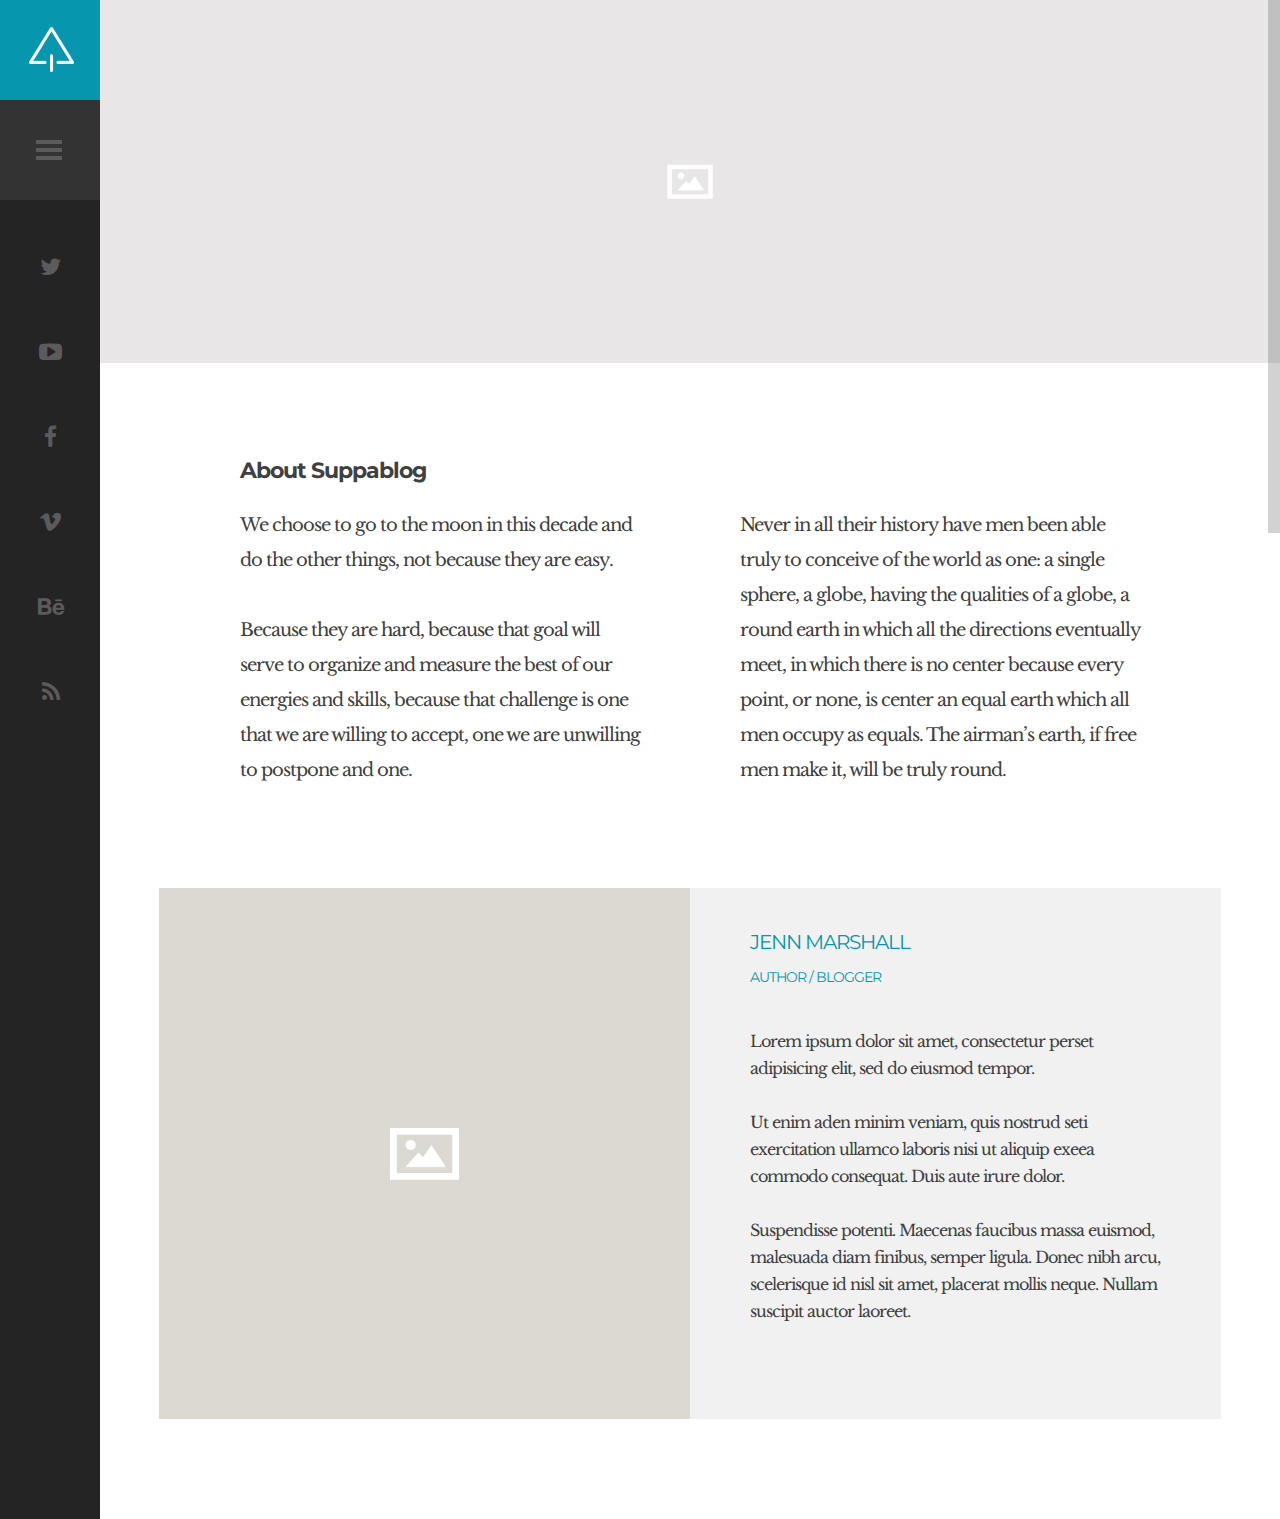
==== src/main/resources/static/about.html @ 839f6d04 "commit" ====
<!DOCTYPE HTML>
<html lang="en-US">
    <head>
        <title>Suppablog - Minimal Blog Html Template</title>
        <meta http-equiv="Content-Type" content="text/html; charset=UTF-8">
        <meta name="description" content="Template by Colorlib" />
        <meta name="keywords" content="HTML, CSS, JavaScript, PHP" />
        <meta name="author" content="Colorlib" />
        <meta name="viewport" content="width=device-width, initial-scale=1, maximum-scale=1">

        <link rel="shortcut icon" href="images/favicon.png" />
        <link href='http://fonts.googleapis.com/css?family=Montserrat:400,700%7CLibre+Baskerville:400,400italic,700' rel='stylesheet' type='text/css'>
        <link rel="stylesheet" type="text/css"  href='css/clear.css' />
        <link rel="stylesheet" type="text/css"  href='css/common.css' />
        <link rel="stylesheet" type="text/css"  href='css/font-awesome.min.css' />
        <link rel="stylesheet" type="text/css"  href='css/carouFredSel.css' />
        <link rel="stylesheet" type="text/css"  href='css/sm-clean.css' />
        <link rel="stylesheet" type="text/css"  href='style.css' />

        <!--[if lt IE 9]>
                <script src="js/html5.js"></script>
        <![endif]-->

    </head>

    <body class="about page page-template-default">

        <!-- Preloader Gif -->
        <table class="doc-loader">
            <tbody>
                <tr>
                    <td>
                        <img src="images/ajax-document-loader.gif" alt="Loading...">
                    </td>
                </tr>
            </tbody>
        </table>

        <!-- Left Sidebar -->
        <div id="sidebar" class="sidebar">
            <div class="menu-left-part">
                <div class="search-holder">
                    <label>
                        <input type="search" class="search-field" placeholder="Type here to search..." value="" name="s" title="Search for:">
                    </label>
                </div>
                <div class="site-info-holder">
                    <div class="site-title">Suppablog</div>
                    <p class="site-description">
                        Suppablog is simple and yet cool wordpress theme to lorem ipsum dolor sit.
                    </p>
                </div>
                <nav id="header-main-menu">
                    <ul class="main-menu sm sm-clean">
                        <li><a href="index.html">Home</a></li>
                        <li><a href="about.html" class="current">About</a></li>
                        <li><a href="scroll.html">Scroll</a></li>
                        <li><a href="contact.html">Contact</a></li>
                    </ul>
                </nav>
                <footer>
                    <div class="footer-info">
                        © 2018 SUPPABLOG HTML TEMPLATE. <br> CRAFTED WITH <i class="fa fa-heart"></i> BY <a href="https://colorlib.com">COLORLIB</a>. 
                    </div>
                </footer>
            </div>
            <div class="menu-right-part">
                <div class="logo-holder">
                    <a href="index.html">
                        <img src="images/logo.png" alt="Suppablog WP">
                    </a>
                </div>
                <div class="toggle-holder">
                    <div id="toggle">
                        <div class="menu-line"></div>
                    </div>
                </div>
                <div class="social-holder">
                    <div class="social-list">
                        <a href="#"><i class="fa fa-twitter"></i></a>
                        <a href="#"><i class="fa fa-youtube-play"></i></a>
                        <a href="#"><i class="fa fa-facebook"></i></a>
                        <a href="#"><i class="fa fa-vimeo"></i></a>
                        <a href="#"><i class="fa fa-behance"></i></a>
                        <a href="#"><i class="fa fa-rss"></i></a>
                    </div>
                </div>
                <div class="fixed scroll-top"><i class="fa fa-caret-square-o-up" aria-hidden="true"></i></div>
            </div>
            <div class="clear"></div>
        </div>

        <!-- About Content -->
        <div id="content" class="site-content">

            <div class="page-header-image relative">
                <img src="demo-images/01.jpg" alt="About">
            </div>


            <article>
                <div class="content-1070 center-relative entry-content">
                    <div class="content-900 center-relative">
                        <h1 class="entry-title">About Suppablog</h1>
                        <div class="one_half ">
                            <p>We choose to go to the moon in this decade and do the other things, not because they are easy.</p>
                            <br>
                            <p>Because they are hard, because that goal will serve to organize and measure the best of our energies and skills, because that challenge is one that we are willing to accept, one we are unwilling to postpone and one.</p>
                        </div>
                        <div class="one_half last">
                            Never in all their history have men been able truly to conceive of the world as one: a single sphere, a globe, having the qualities of a globe, a round earth in which all the directions eventually meet, in which there is no center because every point, or none, is center an equal earth which all men occupy as equals. The airman’s earth, if free men make it, will be truly round.<br>
                        </div>
                        <div class="clear"></div>
                        <br>
                        <br>
                        <div class="clear"></div>
                    </div>
                    <div class="page-full-width ">
                        <div class="team-holder ">
                            <div class="member relative one ">
                                <img src="demo-images/profile_01.jpg" alt="">
                                <div class="member-info">
                                    <div class="member-name">JENN MARSHALL</div>
                                    <div class="member-position">AUTHOR / BLOGGER</div>
                                    <div class="member-content">
                                        <p>Lorem ipsum dolor sit amet, consectetur perset adipisicing elit, sed do eiusmod tempor.</p>
                                        <br>
                                        <p>Ut enim aden minim veniam, quis nostrud seti exercitation ullamco laboris nisi ut aliquip exeea commodo consequat. Duis aute irure dolor.</p>
                                        <br>
                                        <p>Suspendisse potenti. Maecenas faucibus massa euismod, malesuada diam finibus, semper ligula. Donec nibh arcu, scelerisque id nisl sit amet, placerat mollis neque. Nullam suscipit auctor laoreet.</p>
                                    </div>
                                </div>
                            </div>
                        </div>
                        <div class="clear"></div>
                    </div>
                </div>
            </article>
        </div>



        <!--Load JavaScript-->
        <script type="text/javascript" src="js/jquery.js"></script>
        <script type='text/javascript' src='js/imagesloaded.pkgd.js'></script>
        <script type='text/javascript' src='js/jquery.nicescroll.min.js'></script>
        <script type='text/javascript' src='js/jquery.smartmenus.min.js'></script>
        <script type='text/javascript' src='js/jquery.carouFredSel-6.0.0-packed.js'></script>
        <script type='text/javascript' src='js/jquery.mousewheel.min.js'></script>
        <script type='text/javascript' src='js/jquery.touchSwipe.min.js'></script>
        <script type='text/javascript' src='js/jquery.easing.1.3.js'></script>
        <script type='text/javascript' src='js/main.js'></script>
    </body>
</html>
---- src/main/resources/static/css/clear.css ----
html, body, div, span, object, iframe,
h1, h2, h3, h4, h5, h6, p, blockquote, pre,
abbr, address, cite, code,
del, dfn, em, img, ins, kbd, q, samp,
small, strong, sub, sup, var,
b, i, ol, ul, li,
fieldset, form, label, legend,
table, caption, tbody, tfoot, thead, tr, th, td,
article, aside, canvas, details, figcaption, figure, 
footer, header, hgroup, menu, nav, section, summary,
time, mark, audio, video {
    margin:0;
    padding:0;
    border:0;
    outline: none;
    font-size:100%;
    vertical-align:baseline;
    background:transparent;
}

body {
    line-height:1;
}

article,aside,details,figcaption,figure,
footer,header,hgroup,menu,nav,section { 
    display:block;
}

nav ul,ul,ol {
    list-style:none;
}

blockquote, q {
    quotes:none;
}

blockquote:before, blockquote:after,
q:before, q:after {
    content:'';
    content:none;
}

a {
    margin:0;
    padding:0;
    font-size:100%;
	outline: none;
    vertical-align:baseline;
    background:transparent;
}

ins {
    background-color:#ff9;
    color:#000;
    text-decoration:none;
}

mark {
    background-color:#ff9;
    color:#000; 
    font-style:italic;
    font-weight:bold;
}

del {
    text-decoration: line-through;
}

abbr[title], dfn[title] {
    border-bottom:1px dotted;
    cursor:help;
}

table {
    border-collapse:collapse;
    border-spacing:0;
}

hr {
    display:block;
    height:1px;
    border:0;   
    border-top:1px solid #cccccc;
    margin:1em 0;
    padding:0;
}

input, select {
    vertical-align:middle;
}

input:focus, textarea:focus
{
    outline: none;
}
---- src/main/resources/static/css/common.css ----
.block
{
    display: block;
}
.hidden
{
    display: none;
}
.clear
{
    clear: both;
}
.left
{
    float: left;
}
.right
{
    float: right;
}
.line-height
{
    line-height: 0;
}
.clear-right
{
    clear: right;
}
.clear-left
{
    clear: left;
}
.center-relative
{
    margin-left: auto;
    margin-right: auto;
}
.center-absolute
{
    left: 50%;
}
.center-text
{
    text-align: center !important;
}
.text-left
{
    text-align: left;
}
.text-right
{
    text-align: right;
}
.absolute
{
    position: absolute;
}
.fixed
{
    position: fixed;
}
.relative
{
    position: relative;
}
.sticky
{
    height: auto;
}
.margin-0, .margin-0 img
{
    margin: 0 !important;
    line-height: 0;
}
.top-0
{
    margin-top: 0 !important;
}
.top-5
{
    margin-top: 5px !important;	
}
.top-10
{
    margin-top: 10px;	
}
.top-15
{
    margin-top: 15px;	
}
.top-20
{
    margin-top: 20px;
}
.top-25
{
    margin-top: 25px;	
}
.top-30
{
    margin-top: 30px;	
}
.top-50
{
    margin-top: 50px;	
}
.top-60
{
    margin-top: 60px;	
}
.top-70
{
    margin-top: 70px;	
}
.top-75
{
    margin-top: 75px;	
}
.top-80
{
    margin-top: 80px;
}
.top-100
{
    margin-top: 100px;	
}
.top-105
{
    margin-top: 105px;	
}
.top-120
{
    margin-top: 120px;
}
.top-150
{
    margin-top: 150px;	
}
.top-200
{
    margin-top: 200px;	
}
.top-negative-30
{
    margin-top: -30px;
}
.left-35
{
    margin-left:35px;
}
.right-35
{
    margin-right:35px;
}
.bottom-0
{
    margin-bottom: 0 !important;
}
.bottom-10
{
    margin-bottom: 10px !important;
}
.bottom-20
{
    margin-bottom: 20px !important;
}
.bottom-25
{
    margin-bottom: 25px !important;
}
.bottom-30
{
    margin-bottom: 30px !important;
}
.bottom-50
{
    margin-bottom: 50px !important;
}
.bottom-100
{
    margin-bottom: 100px !important;
}
.bottom-150
{
    margin-bottom: 150px !important;
}
.bottom-200
{
    margin-bottom: 200px !important;
}
.width-25
{
    width: 25%;
}
.width-50
{
    width: 50%;
}
.width-75
{
    width: 75%;
}
.width-85
{
    width: 85%;
}
.width-100
{
    width: 100%;
}
blockquote:before 
{
    content: '\201C';
    font-size: 180px;
    line-height: 0;
    font-family: 'Montserrat', sans-serif, Arial;
    vertical-align: -65px;
    color: #0697ae;
    text-align: center;
    display: block;
}
blockquote
{
    margin-top: 110px;
    margin-bottom: 60px;
    font-family: 'Montserrat', sans-serif, Arial;
    font-size: 22px;
    line-height: 35px;
    color: #b0c2c2;
}
blockquote.inline-blockquote
{
    width: 395px;
    float: left;
    margin-left: -170px;
    margin-right: 70px;
}
.wrap-blockquote
{
    display: inline;
}
address
{
    font-size: 32px;
    line-height: 50px;
    font-style: normal;
}
iframe
{
    width: 100%;
}
a.button
{
    display: inline-block;
    border: 3px solid;
    text-align: center;
    padding: 15px 40px;
    cursor: pointer;
    margin-bottom: 25px;
    vertical-align: middle;
    text-decoration: none;
}
a.button:active
{
    position: relative;
    top: 1px;	
}
h1,h2,h3,h4,h5,h6
{
    padding: 20px 0;
}
h1
{
    font-size: 38px;
    line-height: 38px;    
}
h2
{
    font-size: 34px;    
    line-height: 34px;    
}
h3
{
    font-size: 32px;  
    line-height: 32px;    
}
h4
{
    font-size: 30px;    
}
h5
{
    font-size: 28px;   
}
h6
{
    font-size: 26px;    
}
em
{
    font-style: italic;
}
ol
{
    list-style-type: decimal;
}
pre
{
    word-wrap: break-word;
}
.single-content table, .single-content th, .single-content td, .page-content table, .page-content th, .page-content td
{
    border:1px solid black;
    padding: 10px;
    vertical-align: middle;
}
sup
{
    vertical-align: super;
    font-size: smaller;
}
sub
{
    vertical-align: sub;
    font-size: smaller;
}
.single-content ol
{
    display: block;
    list-style-type: decimal;
    margin: 0 0 14px 17px;
}
.single-content ul
{
    display: block;
    list-style-type: disc;
    margin: 0 0 14px 17px;
}

/* COLUMNS */

.one,  .one_half,  .one_third,  .two_third,  .three_fourth, 
.one_fourth{
    margin-right: 100px;
    float: left;
    position: relative;
    margin-bottom: 30px;
}

.last{
    margin-right: 0 !important;
    clear: right;
}

.one{
    float: none;
    display: block;
    clear: both;
    margin-right: 0;
}

.one_half{
    width: 400px;    
}

.one_third{
    width: 233px;
}

.two_third{
    width: 566px;
}

.one_fourth{
    width: 150px;
}

.three_fourth{
    width: 650px;
}

.one img,  .one_half img,  .one_third img,  .two_third img, 
.three_fourth img,  .one_fourth img{
    max-width: 100%;
    height: auto;
    max-height: 100%;
    width: auto;	
}

.team-holder .one
{
    margin: 0;
}

.team-holder .one_half
{
    width: 50%;
    width: calc(100% / 2);   
    margin: 0;
}

.team-holder .one_third
{
    width: 33%;
    width: calc(100% / 3);
    margin: 0;
}

.team-holder .one_fourth
{
    width: 25%;
    width: calc(100% / 4);   
    margin: 0;    
}

/* MENU */

/* Mobile first layout SmartMenus Core CSS (it's not recommended editing these rules)
   You need this once per page no matter how many menu trees or different themes you use.
-------------------------------------------------------------------------------------------*/

.sm,.sm ul,.sm li{display:block;list-style:none;margin:0;padding:0;line-height:normal;direction:ltr;-webkit-tap-highlight-color:rgba(0,0,0,0);}
.sm-rtl,.sm-rtl ul,.sm-rtl li{direction:rtl;text-align:right;}
.sm>li>h1,.sm>li>h2,.sm>li>h3,.sm>li>h4,.sm>li>h5,.sm>li>h6{margin:0;padding:0;}
.sm ul{display:none;}
.sm li,.sm a{position:relative;}
.sm a{display:block;}
.sm a.disabled{cursor:not-allowed;}
.sm:after{content:"\00a0";display:block;height:0;font:0px/0 serif;clear:both;visibility:hidden;overflow:hidden;}
.sm,.sm *,.sm *:before,.sm *:after{-moz-box-sizing:border-box;-webkit-box-sizing:border-box;box-sizing:border-box;}




/* WP DEFAULT CLASSES */

.alignnone {
    margin: 5px 20px 20px 0;
}

.aligncenter,
div.aligncenter {
    display: block;
    margin: 5px auto 5px auto;
}

.alignright {
    float:right;
    margin: 5px 0 20px 20px;
}

.alignleft {
    float: left;
    margin: 5px 20px 20px 0;
}

.aligncenter {
    display: block;
    margin: 5px auto 5px auto;
}

a img.alignright {
    float: right;
    margin: 5px 0 20px 20px;
}

a img.alignnone {
    margin: 20px 0px;
}

a img.alignleft {
    float: left;
    margin: 5px 20px 20px 0;
}

a img.aligncenter {
    display: block;
    margin-left: auto;
    margin-right: auto
}

.wp-caption {
    max-width: 100%;
    text-align: center;
    font-family: 'Montserrat', sans-serif, Arial;
}

.wp-caption.alignnone {
    margin: 20px 0px;
}

.wp-caption.alignleft {
    margin: 5px 20px 20px 0;
    text-align: left;
}

.wp-caption.alignright {
    margin: 5px 0 20px 20px;
    text-align: right;
}

.wp-caption img {
    width: auto;
    height: auto;
    max-width: 100%;
    max-height: 100%;
}

.wp-caption p.wp-caption-text {
    font-size: 18px;
    margin-bottom: 50px;
    padding: 5px 50px;
    background-color: #8f939e;
    display: inline-block;
    color: #fff;
}
.gallery-caption
{
    font-size: 100%;
}
.bypostauthor
{
    font-size: 100%;
}
/* Text meant only for screen readers. */
.screen-reader-text {
    clip: rect(1px, 1px, 1px, 1px);
    position: absolute !important;
    height: 1px;
    width: 1px;
    overflow: hidden;
}

.screen-reader-text:focus {
    background-color: #f1f1f1;
    border-radius: 3px;
    box-shadow: 0 0 2px 2px rgba(0, 0, 0, 0.6);
    clip: auto !important;
    color: #21759b;
    display: block;
    font-size: 14px;
    font-size: 0.875rem;
    font-weight: bold;
    height: auto;
    left: 5px;
    line-height: normal;
    padding: 15px 23px 14px;
    text-decoration: none;
    top: 5px;
    width: auto;
    z-index: 100000; /* Above WP toolbar. */
}



.cbp-bislideshow {
    list-style: none;
    width: 100%;
    height: 100%;
    position: fixed;
    top: 0;
    left: 0;
    z-index: -1;
    padding: 0;
    margin: 0;
}

.cbp-bislideshow li {
    position: absolute;
    width: 100%;
    height: 100%;
    top: 0;
    left: 0;
    opacity: 0;
    -webkit-transition: opacity 1s;
    -moz-transition: opacity 1s;
    -ms-transition: opacity 1s;
    -o-transition: opacity 1s;
    transition: opacity 1s;
}


/* If background-size supported we'll add the images to the background of the li */

.backgroundsize .cbp-bislideshow li {
    -webkit-background-size: cover;
    -moz-background-size: cover;
    background-size: cover;
    background-position: center center;
}

/* ...and hide the images */
.backgroundsize .cbp-bislideshow li img {
    display: none;
}

.cbp-bislideshow li img {
    display: block;
    width: 100%;
}

.cbp-bicontrols {
    position: fixed;
    width: 300px;
    height: 100px;
    margin: -50px 0 0 -150px;
    bottom: 0;
    right: 0;
}

.cbp-bicontrols span {
    float: left;
    width: 100px;
    height: 100px;
    position: relative;
    cursor: pointer;
    display: inline-block;
    font: normal normal normal 14px/1 FontAwesome;
    font-size: inherit;
    text-rendering: auto;
    -webkit-font-smoothing: antialiased;
    -moz-osx-font-smoothing: grayscale;
}

.cbp-bicontrols span:before {
    position: absolute;
    width: 100%;
    height: 100%;
    top: 0;
    left: 0;
    text-align: center;    
    speak: none;
    font-style: normal;
    font-weight: normal;
    font-variant: normal;
    text-transform: none;
    line-height: 100px;
    font-size: 80px;
    color: #fff;
    -webkit-font-smoothing: antialiased;
    opacity: 0.7;
}

.cbp-bicontrols span:hover:before {
    opacity: 1;
}

.cbp-bicontrols span:active:before {
    top: 2px;
}

span.cbp-biplay:before {
    content: "\f01d";
}

span.cbp-bipause:before {
    content: "\f28c";
}

span.cbp-binext:before {
    content: "\f105";
}

span.cbp-biprev:before {
    content: "\f104";
}

.cbp-bicontrols span.cbp-binext {
    float: right;
}

/* Fallback */

.no-js.no-backgroundsize .cbp-bislideshow li:first-child {
    opacity: 1;
}

.no-js.backgroundsize .cbp-bislideshow li:first-child img {
    display: block;
}
---- src/main/resources/static/css/carouFredSel.css ----
.list_carousel.responsive {	
	margin-left: 0;
	width: 91%;
}
.list_carousel ul {
	margin: 0;
	padding: 0;
	list-style: none;
	display: block;
}
.list_carousel li {
	text-align: center;		
	padding: 0;
	display: block;
	float: left;
	position: relative;
}	
.list_carousel li img{
	width: 100% !important;
	height: auto !important;
	max-width: none !important;
	max-height: none !important;
}
a.image_slider_prev{background-image: url(../images/navigation_arrows_left.png); width: 105px; height: 90px; z-index: 2;}
a.image_slider_prev:hover{background-position: 0 -90px;}
a.image_slider_next{background-image: url(../images/navigation_arrows_right.png); width: 105px; height: 90px; z-index: 2;}
a.image_slider_next:hover{background-position: 0 -90px;}
.carousel_pagination {margin-top: 50px; margin-bottom: 50px; margin-left: 160px;z-index: 1;position: relative;}
.carousel_pagination a {margin: 0 0 0 9px; float: left;}
.carousel_pagination a:first-child {margin: 0;}
.carousel_pagination a {width: 18px; height: 18px; border-radius: 90%; display: block; cursor: pointer; text-indent: -9999px;}
.caroufredsel_wrapper{z-index: 1 !important; margin-top: 0 !important; margin-left: 0 !important;}
---- src/main/resources/static/css/sm-clean.css ----
.sm-clean {
    background: #eeeeee;
    -webkit-border-radius: 5px;
    -moz-border-radius: 5px;
    -ms-border-radius: 5px;
    -o-border-radius: 5px;
    border-radius: 5px;
}
.sm-clean a, .sm-clean a:hover, .sm-clean a:focus, .sm-clean a:active {
    padding: 13px 20px;
    /* make room for the toggle button (sub indicator) */
    padding-right: 58px;
    font-size: 18px;
    font-weight: normal;
    line-height: 24px;
    text-decoration: none;
}
.sm-clean a.current {
    color: #d23600;
}
.sm-clean a.disabled {
    color: #bbbbbb;
}
.sm-clean a span.sub-arrow {
    position: absolute;
    top: 50%;
    margin-top: -17px;
    left: auto;
    right: -45px;
    width: 34px;
    height: 34px;
    overflow: hidden;
    font: bold 16px/34px monospace !important;
    text-align: center;
    text-shadow: none;
    -webkit-border-radius: 5px;
    -moz-border-radius: 5px;
    -ms-border-radius: 5px;
    -o-border-radius: 5px;
    border-radius: 5px;
}
.sm-clean a.highlighted span.sub-arrow:before {
    display: block;
    content: '-';
}
.sm-clean > li:first-child > a, .sm-clean > li:first-child > :not(ul) a {
    -webkit-border-radius: 5px 5px 0 0;
    -moz-border-radius: 5px 5px 0 0;
    -ms-border-radius: 5px 5px 0 0;
    -o-border-radius: 5px 5px 0 0;
    border-radius: 5px 5px 0 0;
}
.sm-clean > li:last-child > a, .sm-clean > li:last-child > *:not(ul) a, .sm-clean > li:last-child > ul,
.sm-clean > li:last-child > ul > li:last-child > a, .sm-clean > li:last-child > ul > li:last-child > *:not(ul) a, .sm-clean > li:last-child > ul > li:last-child > ul,
.sm-clean > li:last-child > ul > li:last-child > ul > li:last-child > a, .sm-clean > li:last-child > ul > li:last-child > ul > li:last-child > *:not(ul) a, .sm-clean > li:last-child > ul > li:last-child > ul > li:last-child > ul,
.sm-clean > li:last-child > ul > li:last-child > ul > li:last-child > ul > li:last-child > a, .sm-clean > li:last-child > ul > li:last-child > ul > li:last-child > ul > li:last-child > *:not(ul) a, .sm-clean > li:last-child > ul > li:last-child > ul > li:last-child > ul > li:last-child > ul,
.sm-clean > li:last-child > ul > li:last-child > ul > li:last-child > ul > li:last-child > ul > li:last-child > a, .sm-clean > li:last-child > ul > li:last-child > ul > li:last-child > ul > li:last-child > ul > li:last-child > *:not(ul) a, .sm-clean > li:last-child > ul > li:last-child > ul > li:last-child > ul > li:last-child > ul > li:last-child > ul {
    -webkit-border-radius: 0 0 5px 5px;
    -moz-border-radius: 0 0 5px 5px;
    -ms-border-radius: 0 0 5px 5px;
    -o-border-radius: 0 0 5px 5px;
    border-radius: 0 0 5px 5px;
}
.sm-clean > li:last-child > a.highlighted, .sm-clean > li:last-child > *:not(ul) a.highlighted,
.sm-clean > li:last-child > ul > li:last-child > a.highlighted, .sm-clean > li:last-child > ul > li:last-child > *:not(ul) a.highlighted,
.sm-clean > li:last-child > ul > li:last-child > ul > li:last-child > a.highlighted, .sm-clean > li:last-child > ul > li:last-child > ul > li:last-child > *:not(ul) a.highlighted,
.sm-clean > li:last-child > ul > li:last-child > ul > li:last-child > ul > li:last-child > a.highlighted, .sm-clean > li:last-child > ul > li:last-child > ul > li:last-child > ul > li:last-child > *:not(ul) a.highlighted,
.sm-clean > li:last-child > ul > li:last-child > ul > li:last-child > ul > li:last-child > ul > li:last-child > a.highlighted, .sm-clean > li:last-child > ul > li:last-child > ul > li:last-child > ul > li:last-child > ul > li:last-child > *:not(ul) a.highlighted {
    -webkit-border-radius: 0;
    -moz-border-radius: 0;
    -ms-border-radius: 0;
    -o-border-radius: 0;
    border-radius: 0;
}
.sm-clean > li:first-child {
    border-top: 0;
}
.sm-clean ul {
    padding-left: 35px;
}
.sm-clean ul a, .sm-clean ul a:hover, .sm-clean ul a:focus, .sm-clean ul a:active {
    font-size: 16px;
}
.sm-clean ul ul ul a,
.sm-clean ul ul ul a:hover,
.sm-clean ul ul ul a:focus,
.sm-clean ul ul ul a:active {
    border-left: 24px solid transparent;
}
.sm-clean ul ul ul ul a,
.sm-clean ul ul ul ul a:hover,
.sm-clean ul ul ul ul a:focus,
.sm-clean ul ul ul ul a:active {
    border-left: 32px solid transparent;
}
.sm-clean ul ul ul ul ul a,
.sm-clean ul ul ul ul ul a:hover,
.sm-clean ul ul ul ul ul a:focus,
.sm-clean ul ul ul ul ul a:active {
    border-left: 40px solid transparent;
}

.main-menu ul 
{
    width: 12em; /* fixed width only please - you can use the "subMenusMinWidth"/"subMenusMaxWidth" script options to override this if you like */
}

.sm-clean a, .sm-clean a:hover, .sm-clean a:focus, .sm-clean a:active
{
    padding-right: 0;
    padding-left: 0;
}

a.has-submenu
{
    display: inline-block;
}
---- src/main/resources/static/style.css ----
html
{
    overflow: hidden;
}

body
{
    font-family: 'Libre Baskerville',sans-serif, Arial;;
    font-size: 18px; 	
    line-height: 35px;
    font-weight: 400;	
    letter-spacing: -1px;
    color: #404040;
    background-color: #fff;
}

.montserrat
{
    font-family: 'Montserrat', sans-serif, Arial;
}

body a
{
    text-decoration: none;
    color: #404040;    
    transition: color .2s linear, background-color .2s linear, border-color .2s linear;
}

body a:hover
{
    color: #0697AE;
}

input, textarea, select 
{
    -webkit-appearance: none;
}

::-moz-selection 
{ 
    background-color: #aabdbd; 
}
::selection 
{ 
    background-color: #aabdbd; 
}

.carousel_pagination a
{
    background-color: #C0D3D3;
}

.carousel_pagination a:hover
{
    background-color: #0697ae;
}

.carousel_pagination a.selected
{
    background-color: #0697ae;
}

.doc-loader 
{
    position: fixed;
    left: 0px;
    top: 0px;
    width: 100%;
    height: 100%;
    z-index: 99999;	
    background-color: white;
}

.doc-loader td 
{       
    text-align: center;
    vertical-align: middle;
}

.doc-loader img
{
    width: 150px;
    height: 150px;        
}

.nicescroll-rails
{
    z-index: 2 !important;
}

.nicescroll-rails-vr:hover
{
    cursor: pointer !important;
}

.nicescroll-rails-hr
{
    display: none !important;    
}

.content-660
{
    max-width: 660px;
}

.content-900
{
    max-width: 900px;
}

.content-1070
{
    max-width: 1070px;
}

.content-660 img, .content-1070 img, .content-900 img
{
    max-width: 100%;
    max-height: 100%;
    width: auto;
    height: auto;
}

.blur
{
    filter: blur(2px);
    -webkit-filter: blur(2px);
}

.scroll-top 
{   
    display: none;
    line-height: 0;
    z-index: 2;
    overflow: hidden;
    margin-left: 34px;
    bottom: 35px;
}

.scroll-top:hover
{
    cursor: pointer;
}

.scroll-top .fa
{
    font-size: 36px;
    width: 32px;
    color: #0697AE;
}

.scroll-top .fa:hover
{
    color: #47afbf;
}

.sidebar
{
    position: absolute;
    background-color: #2D2D2D;
    height: 100% !important;
    width: 420px;
    left: -320px;
    -webkit-transition: left 0.3s ease;
    -moz-transition: left 0.3s ease;
    -ms-transition: left 0.3s ease;
    -o-transition: left 0.3s ease;
    transition: left 0.3s ease;
    z-index: 3;
}

.sidebar.open
{
    left: 0;
}

.menu-left-part
{
    width: 320px;
    position: absolute;
    background: #333333;
    height: 100%;
    overflow-y: auto;
    overflow-x: hidden;
    z-index: 3; 
}

.search-field
{
    font-family: 'Montserrat', sans-serif, Arial;
    width: 100%;
    height: 100px;
    font-size: 18px;
    padding-left: 50px;
    background-color: #2D2D2D;
    color: #5B5B5B;
    border: none;
}

.search-field::-webkit-input-placeholder
{
    font-family: 'Montserrat', sans-serif, Arial;
    color: #5B5B5B;
}
.search-field::-moz-placeholder
{
    font-family: 'Montserrat', sans-serif, Arial;    
    color: #5B5B5B;
    opacity: 1;
}
.search-field:-ms-input-placeholder
{
    font-family: 'Montserrat', sans-serif, Arial;
    color: #5B5B5B;
    opacity: 1;
}
.search-field:-moz-placeholder
{
    font-family: 'Montserrat', sans-serif, Arial;
    color: #5B5B5B;
    opacity: 1;
}

.site-info-holder
{
    padding-left: 50px;
    padding-top: 15px;
}

.site-title
{
    font-family: 'Montserrat', sans-serif, Arial;
    color: #fff;
    font-size: 30px;
    line-height: 38px;
    font-weight: 700;
    padding: 20px 0;
}

.site-description
{
    font-family: 'Montserrat', sans-serif, Arial;
    color: #848484;
    font-size: 14px;
    line-height: 23px;
    max-width: 200px;
}

#header-main-menu
{
    font-family: 'Montserrat', sans-serif, Arial;
    padding-left: 50px;
    padding-top: 80px;    
}

.main-menu.sm-clean
{
    background-color: transparent;
    display: inline-block;
}

.sm-clean a
{
    color: #ffffff;
}

.sm-clean a.current, .sm-clean a:hover, .sm-clean a:focus, .sm-clean a:active, 
.sm-clean a.highlighted, .sm-clean ul a:hover, .sm-clean ul a:focus, 
.sm-clean ul a:active, .sm-clean ul a.highlighted
{
    color: #C0D3D3;
}

.sm-clean a span.sub-arrow
{
    color: #0697AE;
}

.main-menu.sm-clean .sub-menu li a
{
    color: #848484;
    text-transform: uppercase;
    font-size: 14px;
}

.menu-right-part
{
    float: right;
    width: 100px; 
    min-height: 100%;
    background-color: #242424;
}

.logo-holder
{
    line-height: 0;
    font-size: 0;
}

.logo-holder img
{
    max-width: 100%;
    max-height: 100%;
    width: 100%;
    height: auto;
}

#toggle
{
    height: 60px;
    padding: 20px 0;
    position: relative;
    background-color: #333333;
}

#toggle:hover
{
    cursor: pointer;
}

#toggle:before, #toggle:after
{
    content: '';
    height: 4px;
    width: 26px;    
    background: #5B5B5B;
    left: 36px;
    position: absolute;
    -webkit-transform-origin: 50% 50%;
    transform-origin: 50% 50%;
    -webkit-transition: -webkit-transform 0.25s;
    transition: transform 0.25s;
    top: 48px;
}

#toggle:before
{
    -webkit-transform: translate3d(0, -8px, 0);
    transform: translate3d(0, -8px, 0);
}

#toggle.on:before
{
    -webkit-transform: rotate3d(0, 0, 1, 45deg);
    transform: rotate3d(0, 0, 1, 45deg);
}

#toggle.on:after
{
    -webkit-transform: rotate3d(0, 0, 1, -45deg);
    transform: rotate3d(0, 0, 1, -45deg);
}

#toggle:after
{
    -webkit-transform: translate3d(0, 8px, 0);
    transform: translate3d(0, 8px, 0);
}

#toggle .menu-line
{
    width: 26px;
    height: 4px;
    background: #5B5B5B;
    left: 36px;
    position: absolute;
    -webkit-transition: opacity 0.25s;
    -moz-transition: opacity 0.25s;
    -ms-transition: opacity 0.25s;
    -o-transition: opacity 0.25s;
    transition: opacity 0.25s;
    top: 48px;
}

#toggle.on .menu-line
{
    opacity: 0;
}

.social-list
{
    text-align: center;
    color: #5B5B5B;
    font-size: 30px;
}

.social-list a
{
    padding-top: 80px;
    display: block;
    color: #5b5b5b;
}

.social-list a:hover
{
    color: #797979;
}

.site-content
{
    width: calc(100% - 100px);
    margin-left: 100px;
    padding-bottom: 100px;
    position: relative;
    -webkit-transition: margin 0.3s ease;
    -moz-transition: margin 0.3s ease;
    -ms-transition: margin 0.3s ease;
    -o-transition: margin 0.3s ease;
    transition: margin 0.3s ease;
}

body.page-scroll .site-content
{
    padding-bottom: 0;
}

body.open .site-content
{
    margin-left: 420px;
}


/* BLOG */

#blog-wrapper
{
    width: 50%;
    margin-left: 0;
    float: left;
}

.blog-holder
{
    padding-top: 100px;
    max-width: 470px;
    padding-bottom: 85px;
}

.blog-item-holder
{
    transition: .2s filter ease-in-out;
    -webkit-transition: .2s -webkit-filter ease-in-out;    
}

.featured-post
{
    padding-bottom: 105px;
}

.blog-item-holder.featured-post .entry-content .entry-title
{
    font-size: 48px;
    line-height: 50px;  
    padding-bottom: 40px;
}

.blog-item-holder .entry-content .entry-title a
{
    color: #242424;
}

.blog-item-holder .entry-content .entry-title a:hover
{
    color: #0697ae;
}

.blog-item-holder .entry-content .entry-title
{
    font-family: 'Montserrat', sans-serif, Arial;
    font-size: 30px;
    line-height: 30px;
    padding-top: 35px;
    padding-bottom: 0;
}

.excerpt
{
    font-size: 16px;
    line-height: 28px;
    color: #5d5d5d;
}

.read-more
{
    background-image: url('images/arrow.png');
    width: 30px;
    height: 30px;
    background-size: 30px;
    background-repeat: no-repeat;
    display: inline-block;
    vertical-align: -11px;
    margin-left: 15px;
}

.load-more-holder
{
    font-family: 'Montserrat', sans-serif, Arial;
    font-size: 18px;    
    font-weight: 700;
    color: #c0d3d3;
    display: block;
    max-width: 470px;
    margin-left: auto;
    margin-right: auto;
}

.more-posts
{ 
    display: block;
}

.more-posts
{
    color: #C0D3D3;
}

.more-posts:hover
{
    cursor: pointer;
    color: #aabdbd;
}

.featured-image-holder
{
    width: 50%;
    float: right;
}

.featured-post-image
{
    position: fixed;
    height: 100%;
    width: 50%;
    width: calc(50% - 50px);
    background-size: cover;
    background-position: center center;
}

.cat-links
{
    font-family: 'Montserrat', sans-serif, Arial;
    display: inline-block;    
    font-size: 16px;
    text-transform: uppercase;
    font-weight: 700;
}

.cat-links ul li 
{
    display: inline-block;
    margin-right: 5px;    
}

.cat-links ul li a
{
    color: #D8588C;
    font-size: 14px;    
}

.cat-links ul li:after 
{
    content: ",";
}

.cat-links ul li:last-child:after 
{
    display: none;
}

.published
{
    font-family: 'Montserrat', sans-serif, Arial;
    display: inline-block;
    font-size: 14px;
    text-transform: uppercase;
    font-weight: 700;
    color: #aabdbd;
}

.published:before
{
    content: "\2022";
    font-size: 14px;
    display: inline-block;
    margin-right: 10px;
}

.blog .excerpt
{
    font-size: 16px;
    line-height: 28px;
    color: #5d5d5d;
}

/* END BLOG */



/* FEATURED POSTS SCROLL PAGE */


.page-scroll .cbp-bislideshow li img
{
    display: none;
}

.page-scroll .nicescroll-rails-hr
{
    display: block !important;    
}

.full-screen-scroll .cbp-bislideshow
{
    width: 100%;
    width: calc(100% - 100px);
    left: 100px;    
    -webkit-transition: left 0.3s ease;
    -moz-transition: left 0.3s ease;
    -ms-transition: left 0.3s ease;
    -o-transition: left 0.3s ease;
    transition: left 0.3s ease;
}

.open .full-screen-scroll .cbp-bislideshow
{
    left: 420px;
}

#cbp-bislideshow.scroll
{
    overflow: auto;
}

.cbp-bislideshow.scroll li
{
    opacity: 1 !important;
    width: 45%;
    box-sizing: border-box;
    -moz-box-sizing: border-box;
    -webkit-box-sizing: border-box;
    background-size: cover;
}

.cbp-bislideshow.scroll li:last-child
{
    border: 0; 
}

.cbp-bislideshow.scroll li ul li
{
    position: relative;
    border: 0;
}

.full-screen-scroll article
{
    position: absolute;
    top: 0;
    left: 0;
    height: 100%;
    background: #fff;
    padding: 50px;
    max-width: 600px;
    z-index: 1;
}

.full-screen-scroll article
{
    padding: 0;
    width: 100%;
    max-width: 100%;
    opacity: 0;  
    -webkit-transition: opacity 0.3s ease;
    -moz-transition: opacity 0.3s ease;
    -ms-transition: opacity 0.3s ease;
    -o-transition: opacity 0.3s ease;
    transition: opacity 0.3s ease;
}

.cbp-bislideshow.scroll li:hover article
{
    opacity: 1;
}

.full-screen-scroll article .entry-title, .full-screen-scroll article .excerpt, .full-screen-scroll .info-holder
{
    max-width: 540px;
    margin-left: auto;
    margin-right: auto;
    padding-left: 10%;
    padding-right: 10%;
}

.full-screen-scroll .info-holder
{
    margin-bottom: 50px;
}

.full-screen-scroll h2.entry-title 
{
    font-family: 'Montserrat', sans-serif, Arial;
    font-size: 50px;
    line-height: 54px;
    margin-top: 150px;    
}

.full-screen-scroll h2.entry-title 
{
    margin-top: 160px;
}


/* END FEATURED POST SCROLL */



/* SINGLE POST */

.single-post article
{
    margin: 0 auto;
    text-align: justify;  
}

.single-post h1.entry-title
{
    font-family: 'Montserrat', sans-serif, Arial;
    margin-bottom: 30px;
    -ms-word-wrap: break-word;
    word-wrap: break-word;
    font-size: 48px;
    line-height: 50px;
    padding-top: 120px;
    text-align: left;
    width: 660px;
    max-width: 90%;
    margin-left: auto;
    margin-right: auto;
}

.post-info
{
    font-family: 'Montserrat', sans-serif, Arial;
    padding-bottom: 70px;    
}
/* END SINGLE POST */


/* DEFAULT PAGE */

.page .page-header-image
{
    line-height: 0;
}

.page .page-header-image img
{
    width: 100%;
    max-width: 100%;
    max-height: 100%;
    height: auto;
}

.page-template-default article
{
    padding-top: 110px;
}

.page h1.entry-title
{    
    font-family: 'Montserrat', sans-serif, Arial;    
    font-size: 22px;
    line-height: 35px;
}

/* END DEFAULT PAGE */


/* ABOUT PAGE */

.team-holder .member
{
    line-height: 0;
    font-size: 0;
}

.team-holder .member img
{
    width: 100%;
}

.team-holder .member-info 
{
    text-align: center;
    background-color: #F1F1F1;
    color: #0697AE;
}

.team-holder .member-name
{
    font-family: 'Montserrat', sans-serif, Arial;
    font-size: 20px;
    line-height: 28px;
    padding: 40px 60px 0px 60px;    
}

.team-holder .member-position
{
    font-family: 'Montserrat', sans-serif, Arial;
    font-size: 14px;
    line-height: 22px;
    padding: 10px 60px 0px 60px;
}

.team-holder .member-content
{
    font-size: 16px;
    line-height: 27px;
    color: #404040;
    padding: 40px 60px 40px 60px;
}

.team-holder .member.one img 
{
    width: 50%;
    display: inline-block;
}

.team-holder .member.one .member-info 
{
    display: inline-block;
    width: 50%;
    position: absolute;
    height: 100%;
    text-align: left;
}

/* END ABOUT PAGE */


/* CONTACT */

.page-header-map #map
{
    height: 450px;
}

.contact-form
{
    max-width: 100%;
    margin: 0 auto;
}

.contact-form input[type=text], .contact-form input[type=email], .contact-form textarea
{
    border: 0;
    border-bottom: 2px solid;
    padding-top: 13px;
    padding-bottom: 13px;
    margin: 30px 0;
    height: 28px;
    font-size: 16px;
    font-family: 'Montserrat', sans-serif, Arial;
    width: 100%;
    line-height: 25px;
}

.contact-form input[name="your-name"]
{
    margin-top: 0;
    padding-top: 0;
}

.contact-form textarea
{
    height: 150px;
}

.contact-form input[type=submit]
{	
    display: inline-block;
    border: 2px solid;
    text-align: center;
    padding: 30px 0px;
    cursor: pointer;
    margin-bottom: 25px;
    vertical-align: middle;
    text-decoration: none;
    background: transparent;
    font-family: 'Montserrat', sans-serif, Arial;
    font-weight: 700;
    width: 100%;
    font-size: 20px;
    transition: color .2s linear, background-color .2s linear, border-color .2s linear;
}
.contact-form input[type=submit]:hover
{
    color: #0697ae;
}

.contact-form input[type=text]::-webkit-input-placeholder, .contact-form input[type=email]::-webkit-input-placeholder, .contact-form textarea::-webkit-input-placeholder
{
    font-family: 'Montserrat', sans-serif, Arial;
    color: #404040;
    font-weight: 700;
    font-size: 20px;
    line-height: 25px;
    text-transform: uppercase;
}
.contact-form input[type=text]::-moz-placeholder, .contact-form input[type=email]::-moz-placeholder, .contact-form textarea::-moz-placeholder
{
    font-family: 'Montserrat', sans-serif, Arial;
    color: #404040;
    font-weight: 700;
    font-size: 20px;
    line-height: 25px;
    opacity: 1;
    text-transform: uppercase;
}
.contact-form input[type=text]:-ms-input-placeholder, .contact-form input[type=email]:-ms-input-placeholder, .contact-form textarea:-ms-input-placeholder
{
    font-family: 'Montserrat', sans-serif, Arial;
    color: #404040;
    font-weight: 700;
    font-size: 20px;
    line-height: 25px;
    text-transform: uppercase;
}
.contact-form input[type=text]:-moz-placeholder, .contact-form input[type=email]:-moz-placeholder, .contact-form textarea:-moz-placeholder
{
    font-family: 'Montserrat', sans-serif, Arial;
    color: #404040;
    font-weight: 700;
    font-size: 20px;
    line-height: 25px;
    opacity: 1;
    text-transform: uppercase;
}

/* END CONTACT */


/* FOOTER */

.footer-info
{
    font-family: 'Montserrat', sans-serif, Arial;
    padding-top: 150px;    
    padding-left: 50px;
    padding-right: 30px;
    padding-bottom: 60px;
    color: #848484;
    font-size: 10px;
    line-height: 16px;
    letter-spacing: 0;
}

.footer-info a
{
    color: #848484;
}

.footer-info .fa-heart
{
    color: #d8588c;
    padding-left: 3px;
    padding-right: 2px;   
    -webkit-animation: pulse 1s linear infinite;
    -moz-animation: pulse 1s linear infinite;
    -ms-animation: pulse 1s linear infinite;
    animation: pulse 1s infinite;
}

@keyframes "pulse" {
    0% { transform: scale(1.1); }
70% { transform: scale(0.8,0.8); }
80% { transform: scale(0.9,0.9); }
100% { transform: scale(1.1);  }
}

@-moz-keyframes pulse {
    0% { transform: scale(1.1); }
70% { transform: scale(0.8,0.8); }
80% { transform: scale(0.9,0.9); }
100% { transform: scale(1.1);  }
}

@-webkit-keyframes "pulse" {
    0% { transform: scale(1.1); }
70% { transform: scale(0.8,0.8); }
80% { transform: scale(0.9,0.9); }
100% { transform: scale(1.1);  }
}

@-ms-keyframes "pulse" {
    0% { transform: scale(1.1); }
70% { transform: scale(0.8,0.8); }
80% { transform: scale(0.9,0.9); }
100% { transform: scale(1.1);  }
}

/* END FOOTER */

/* RESPONSIVE PART */

@media screen and (max-width: 1650px) {

    .content-1070
    {
        width: 1070px;
        max-width: 90%;
    }

    .blog-holder 
    {
        padding-top: 100px;
        padding-bottom: 100px;
        padding-left: 10%;
        padding-right: 10%;
    }

    .cbp-bislideshow.scroll li
    {
        width: 55%;
    } 

    .page-template-default article
    {
        padding-top: 70px;
    }

}

@media screen and (max-height: 900px)
{
    .social-list
    {
        font-size: 23px;        
    }

    .social-list a 
    {
        padding-top: 50px;
    }
}

@media screen and (max-height: 700px)
{
    .social-list
    {
        font-size: 23px;        
    }

    .social-list a 
    {
        padding-top: 33px;
    }
}


@media screen and (max-width: 1340px) {    

    blockquote.inline-blockquote 
    {
        display: block !important;
        float: none;
        margin-left: 0;
        margin-right: 0;
        width: 100%;
    }

}

@media screen and (max-width: 1220px) {    

    .one_half
    {
        width: 48%;
    }

    .one_third
    {
        width: 30.6%;
    }

    .two_third
    {
        width: 65.1332%;
    }

    .one_fourth
    {
        width: 21.8%;
    }

    .three_fourth
    {
        width: 73.8%;
    }

    .one,  .one_half,  .one_third,  .two_third,  .three_fourth, .one_fourth
    {
        margin-right: 4%;
    }

    .header-holder 
    {
        padding-top: 85px;
    }

    .header-logo
    {
        float: none;
        display: block;    
        text-align: center;
        margin-bottom: 60px;
    }

    .header-menu
    {
        float: none;
    }

    .main-menu ul 
    {
        width: 12em;
    }

    .sm-clean a, .sm-clean a:hover, .sm-clean a:focus, .sm-clean a:active
    {
        padding-right: 0;
        padding-left: 0;
    }    

    #blog-wrapper
    {
        margin-top: 300px;
    }

    .featured-post-image
    {
        top: 0;
        left: 0;
        height: 300px;
        width: 100%;       
        position: absolute;
    }  

    #blog-wrapper 
    {
        width: 100%;
    }

    .blog-holder 
    {
        padding-top: 50px;
    }

    .blog-holder, .load-more-holder
    {
        padding-left: 10%;
        padding-right: 10%;
    }

    .featured-post 
    {
        padding-bottom: 15px;
    }

    .team-holder .member.one .member-info 
    {
        position: relative;
        vertical-align: top;
    }

}

@media screen and (max-width: 1020px) {    

    .one_half, .one_third, .one_fourth, .two_third, .three_fourth
    {
        width: 100%;
        float: none;
        margin-right: 0;
        margin-left: 0;        
    }

    .content-660
    {
        width: 660px;
        max-width: 90%;
    }

    .single-post article
    {
        padding: 0;
    }

    .single-post h1.entry-title
    {
        padding-top: 50px;
    }   

    .full-screen-scroll .cbp-bislideshow
    {
        position: relative;
        width: 100%;
        left: 0;
        z-index: 1;
    }

    .open .full-screen-scroll .cbp-bislideshow
    {
        left: 0;
    }

    .page-scroll .nicescroll-rails-hr
    {
        display: none !important;
    }

    .cbp-bislideshow.scroll li
    { 
        position: relative;
        width: 100%;
        height: auto;
        left: 0 !important;
        border-right: 0;
        border-bottom: 10px solid #2d2d2d;
    }

    .full-screen-scroll article
    {
        opacity: 0.9 !important;
        position: relative;
        padding: 50px 0px;
    }

    .full-screen-scroll h2.entry-title 
    {
        margin-top: 0;    
        font-size: 33px;
        line-height: 40px;
    }

    .team-holder .member.one img
    {
        display: block;
        margin: 0 auto;
        width: 400px;
        max-width: 90%;
    }

    .team-holder .member.one .member-info
    {
        display: block;
        width: 400px;
        max-width: 90%;
        margin: 0 auto;
        text-align: center;
        position: relative;
    }

    div.contact-form
    {
        margin-top: 100px;
    }   

    .page-header-map #map
    {
        height: 250px;
    }

    .page-template-default article 
    {
        padding-top: 50px;
    }

    .blog-holder 
    {
        padding-top: 50px;
    }

    .blog-item-holder.featured-post .entry-content .entry-title 
    {
        padding-top: 0;
    }

}

@media screen and (max-width: 500px) {   

    .blog-item-holder.featured-post .entry-content .entry-title 
    {
        font-size: 40px;
        line-height: 43px;
    }

    .sidebar
    {
        width: 360px;
    }

    .menu-right-part
    {
        width: 40px;
    }

    #toggle
    {
        padding: 0;
        height: 40px;
    }       

    #toggle .menu-line, #toggle:before, #toggle:after
    {
        width: 20px;
        left: 10px;
        top: 19px;
        height: 2px;
    }

    #toggle:before 
    {
        -webkit-transform: translate3d(0, -7px, 0);
        transform: translate3d(0, -7px, 0);
    }

    #toggle:after 
    {
        -webkit-transform: translate3d(0, 7px, 0);
        transform: translate3d(0, 7px, 0);
    }

    .social-list
    {
        font-size: 15px;
    }

    .social-list a 
    {
        padding-top: 10px;
    }

    .sidebar.open
    {
        width: 100%;
    }

    .open .menu-left-part
    {
        width: calc(100% - 100px);
    }

    .site-content 
    {
        width: calc(100% - 40px);
        margin-left: 40px;
    }

    body.open .site-content
    {
        z-index: -1;        
        margin-left: 40px;
    }

    .search-field
    {
        height: 40px;
        font-size: 14px;
    }

    .cat-links 
    {
        display: block;
        line-height: 22px;
        margin-top: 10px;
    }

    .cat-links:first-child 
    {
        margin-top: 0;
    }

    .published 
    {
        display: block;
        line-height: 22px;
    }

    .published:before
    {
        display: none;
    }

    .cat-links ul li:after
    {
        display: none;
    }

    .team-holder .member-content
    {
        padding-left: 5%;
        padding-right: 5%;
    }

    .scroll-top
    {
        margin-left: 4px;
    }

}
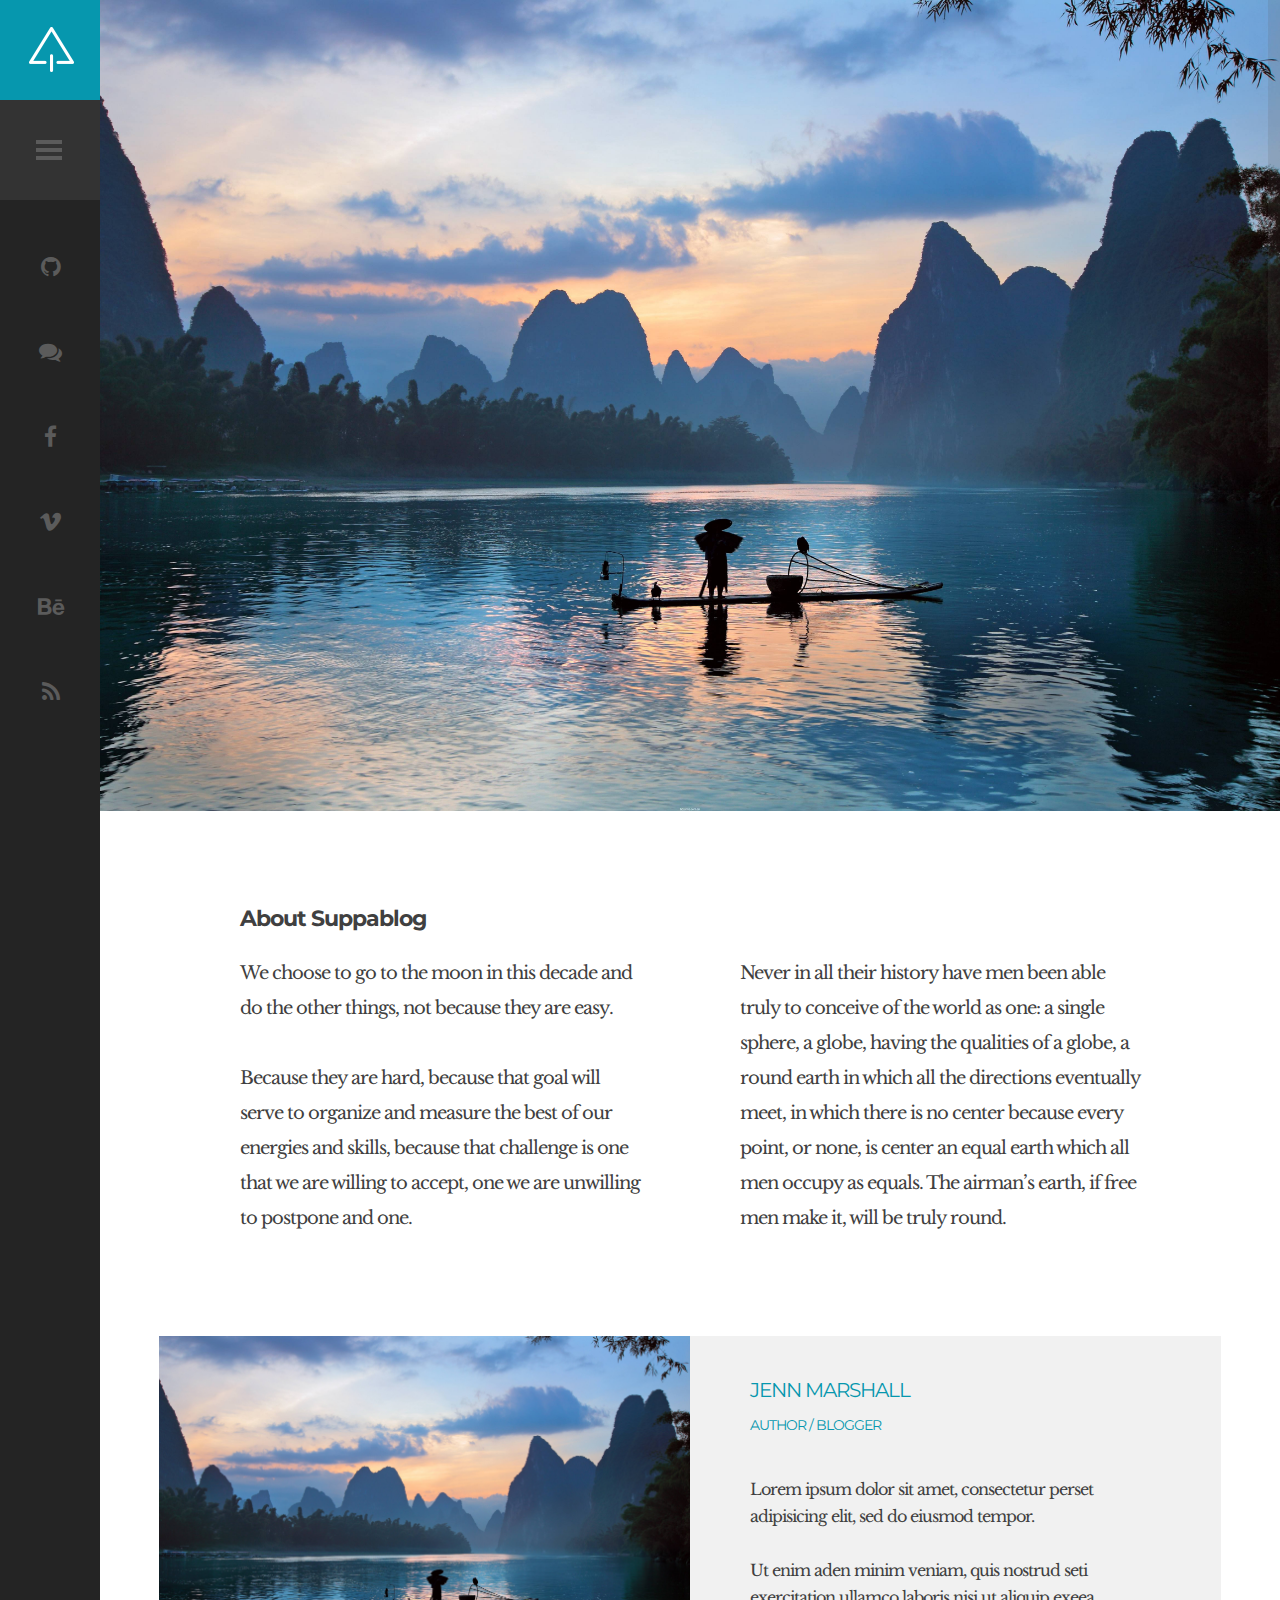
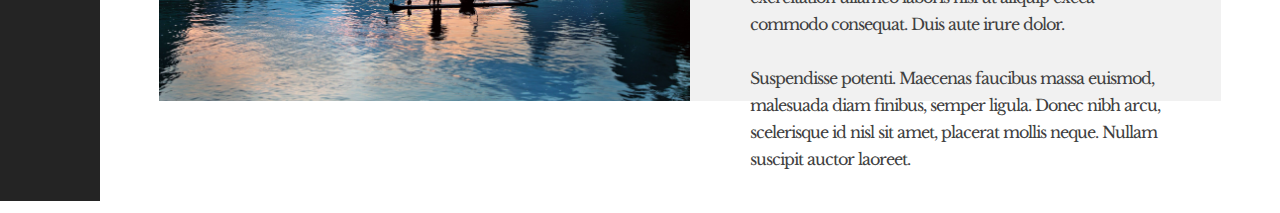
==== commit 5bbbac3f: "commit" ====
--- a/src/main/resources/static/about.html
+++ b/src/main/resources/static/about.html
@@ -30,7 +30,7 @@
             <tbody>
                 <tr>
                     <td>
-                        <img src="images/ajax-document-loader.gif" alt="Loading...">
+                        <img src="images/loading.gif" alt="Loading...">
                     </td>
                 </tr>
             </tbody>
@@ -55,7 +55,6 @@
                         <li><a href="index.html">Home</a></li>
                         <li><a href="about.html" class="current">About</a></li>
                         <li><a href="scroll.html">Scroll</a></li>
-                        <li><a href="contact.html">Contact</a></li>
                     </ul>
                 </nav>
                 <footer>
@@ -77,8 +76,8 @@
                 </div>
                 <div class="social-holder">
                     <div class="social-list">
-                        <a href="#"><i class="fa fa-twitter"></i></a>
-                        <a href="#"><i class="fa fa-youtube-play"></i></a>
+                        <a href="https://github.com/pyyyo" target="_blank"><i class="fa fa-github"></i></a>
+                        <a href="login.html"><i class="fa fa-comments"></i></a>
                         <a href="#"><i class="fa fa-facebook"></i></a>
                         <a href="#"><i class="fa fa-vimeo"></i></a>
                         <a href="#"><i class="fa fa-behance"></i></a>
@@ -94,7 +93,7 @@
         <div id="content" class="site-content">
 
             <div class="page-header-image relative">
-                <img src="demo-images/01.jpg" alt="About">
+                <img src="demo-images/timg.jpg" alt="About">
             </div>
 
 
@@ -118,7 +117,7 @@
                     <div class="page-full-width ">
                         <div class="team-holder ">
                             <div class="member relative one ">
-                                <img src="demo-images/profile_01.jpg" alt="">
+                                <img src="demo-images/timg.jpg" alt="">
                                 <div class="member-info">
                                     <div class="member-name">JENN MARSHALL</div>
                                     <div class="member-position">AUTHOR / BLOGGER</div>
